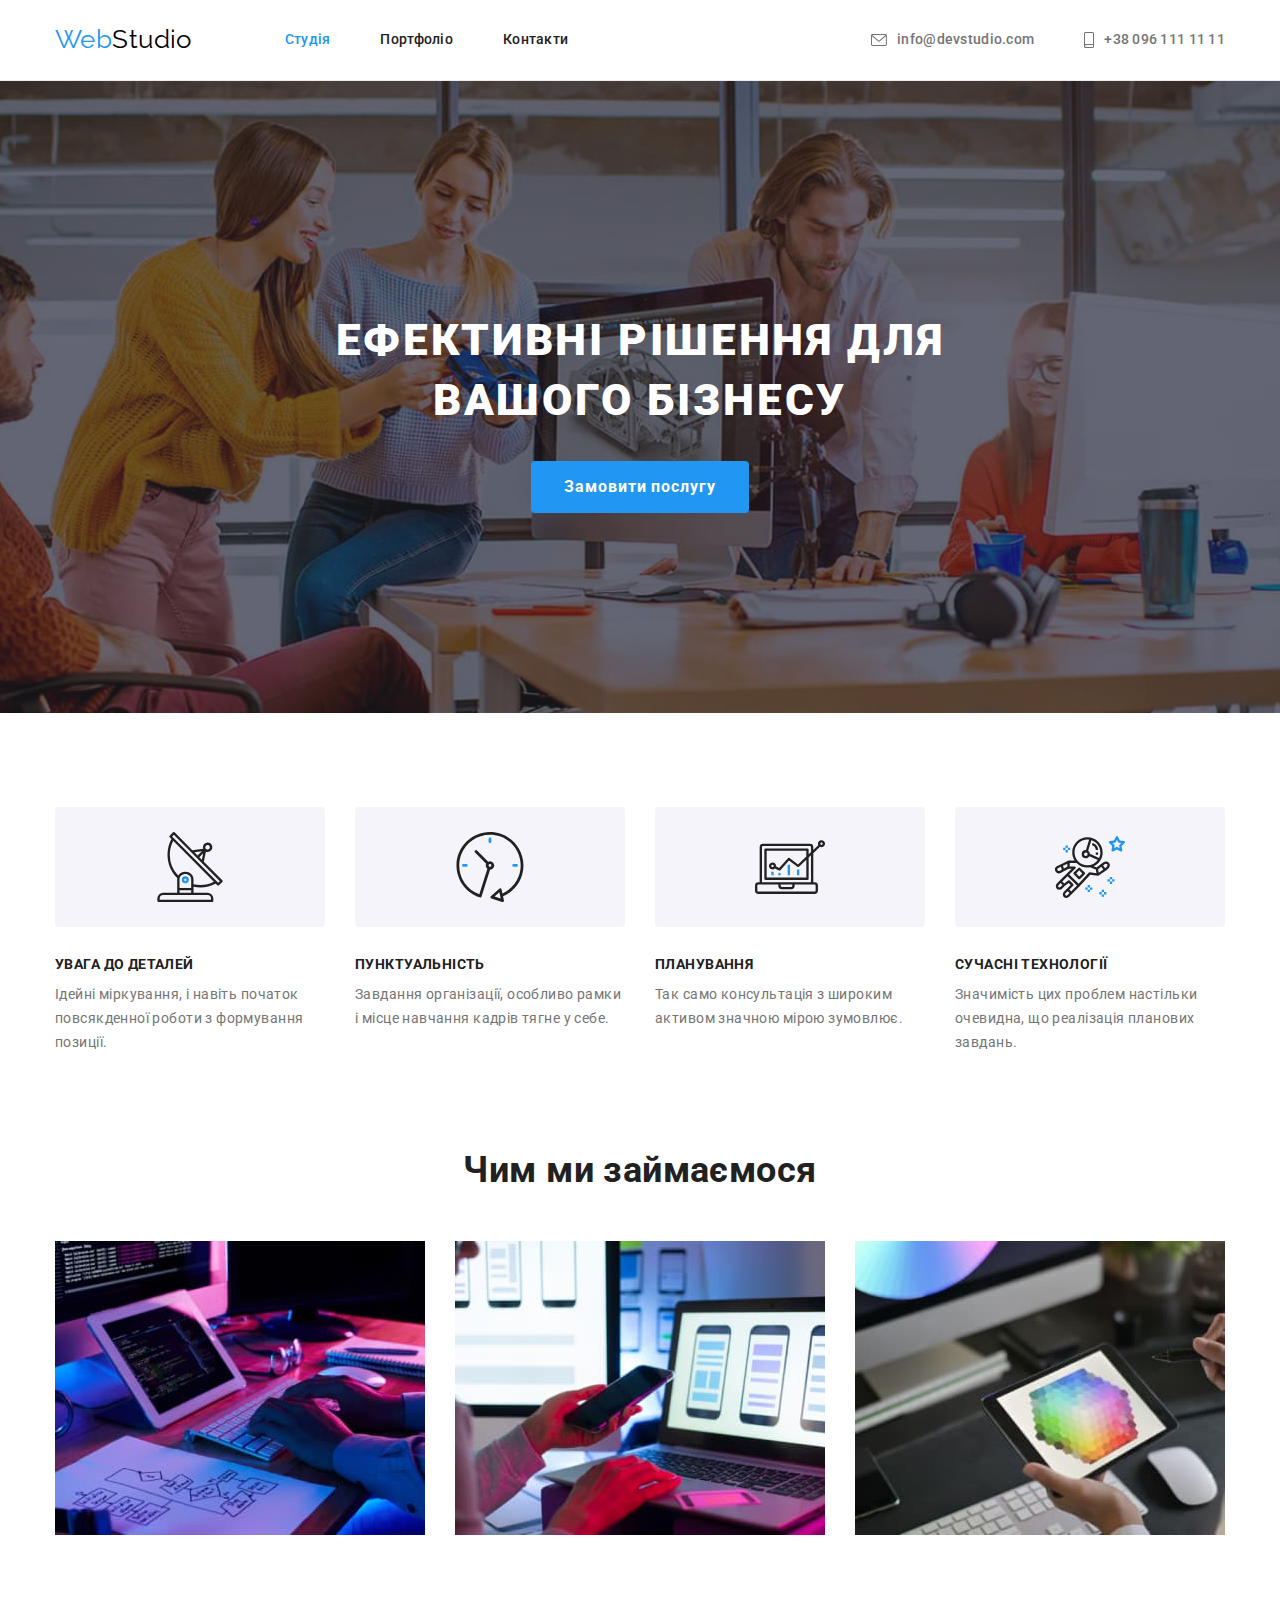
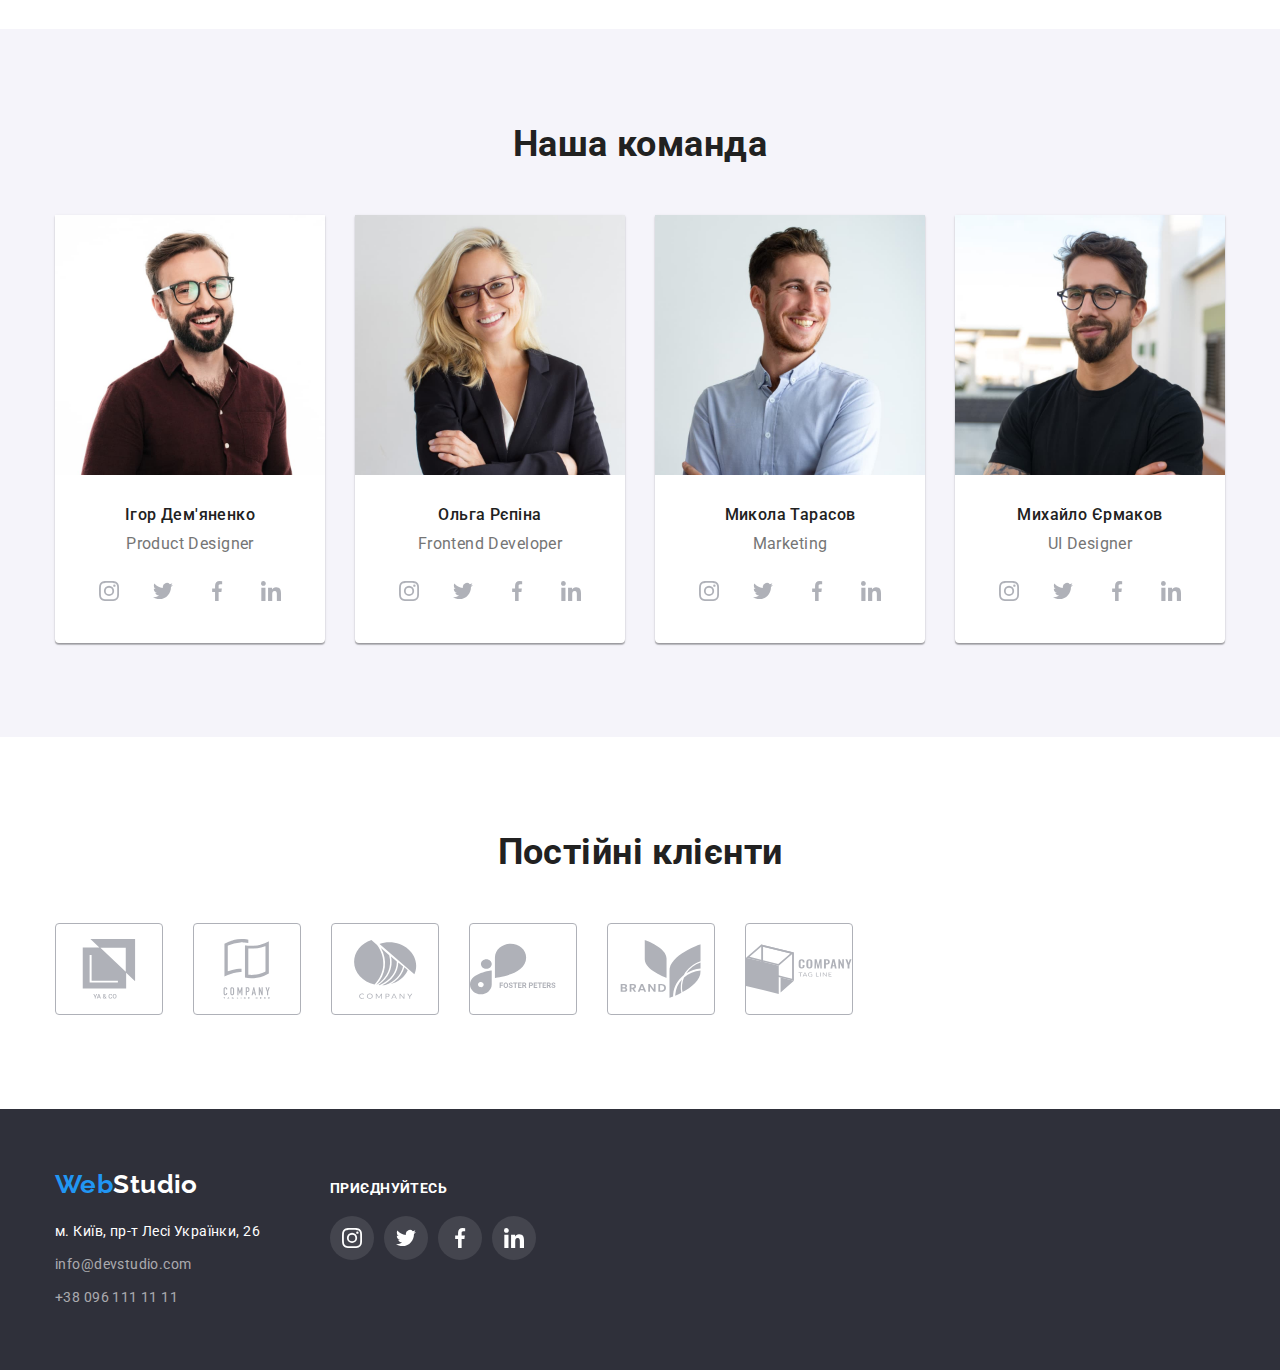
==== index.html @ 3dd4cff3 "1" ====
<!DOCTYPE html>
<html lang="uk">
  <head>
    <meta charset="UTF-8" />
    <meta http-equiv="X-UA-Compatible" content="IE=edge" />
    <meta name="viewport" content="width=device-width, initial-scale=1.0" />
    <title>Студія</title>
    <link
      href="https://fonts.googleapis.com/css2?family=Raleway:wght@700;900&family=Roboto:wght@400;500;700;900&display=swap"
      rel="stylesheet"
    />
    <link
      rel="stylesheet"
      href="https://cdnjs.cloudflare.com/ajax/libs/modern-normalize/1.1.0/modern-normalize.min.css"
    />
    <link rel="stylesheet" href="./css/styles.css" />
  </head>
  <body>
    <!--Logo line-->
    <header class="header">
      <div class="conteiner header-flex">
        <a class="logo" href="./index.html"
          >Web<span class="web">Studio</span></a
        >
        <nav class="main-nav">
          <!--Site nav-->
          <ul class="site-nav list">
            <li class="item">
              <a href="./index.html" class="link current">Студія</a>
            </li>
            <li class="item">
              <a href="./portfolio.html" class="link">Портфоліо</a>
            </li>
            <li class="item">
              <a href="#" class="link">Контакти</a>
            </li>
          </ul>
        </nav>
        <ul class="contacts list">
          <li class="item">
            <a href="mailto:info@devstudio.com" class="link mail"
              >
              <svg class="link-contact-icon" width="16px" height="12px">
                <use href="./images/icons.svg#icon-email"></use>
              </svg>info@devstudio.com</a
            >
          </li>
          <li class="item">
            <a href="tel:+380961111111" class="link tel"> 
              <svg class="link-contact-icon" width="10px" height="16px"><use href="./images/icons.svg#icon-smartphone"></use></svg> +38 096 111 11 11</a>
          </li>
        </ul>
      </div>
    </header>
    <main>
      <!--Hero-->
      <section class="section hero">
        <div class="conteiner">
          <h1 class="hero-title">Ефективні рішення для вашого бізнесу</h1>
          <button type="button" class="button primary">Замовити послугу</button>
        </div>
      </section>
      <!--Features-->
      <section class="section">
        <div class="conteiner">
          <h2 class="title-hidden">Особливості</h2>
          <ul class="feature-list list">
            <li class="item">
              <div class="feature-box"><svg class="feature-icon" width="70" height="70">
                <use href="./images/icons.svg#icon-antenna"></use>
              </svg></div>
              <h3 class="title radio">Увага до деталей</h3>
              <p class="text">
                Ідейні міркування, і навіть початок повсякденної роботи з
                формування позиції.
              </p>
            </li>
            <li class="item">
                <div class="feature-box"><svg class="feature-icon" width="70" height="70">
                  <use href="./images/icons.svg#icon-clock"></use>
                </svg></div>
              <h3 class="title">Пунктуальність</h3>
              <p class="text">
                Завдання організації, особливо рамки і місце навчання кадрів
                тягне у себе.
              </p>
            </li>
            <li class="item">
                <div class="feature-box"><svg class="feature-icon" width="70" height="70">
                  <use href="./images/icons.svg#icon-diagram"></use>
                </svg></div>
              <h3 class="title">Планування</h3>
              <p class="text">
                Так само консультація з широким активом значною мірою зумовлює.
              </p>
            </li>
            <li class="item">
                <div class="feature-box"><svg class="feature-icon" width="70" height="70">
                  <use href="./images/icons.svg#icon-astronaut"></use>
                </svg></div>
              <h3 class="title">Сучасні технології</h3>
              <p class="text">
                Значимість цих проблем настільки очевидна, що реалізація
                планових завдань.
              </p>
            </li>
          </ul>
        </div>
      </section>
      <!--Work options-->
      <section class="section no-padding">
        <div class="conteiner">
          <h2 class="section-title">Чим ми займаємося</h2>
          <ul class="work-list list">
            <li class="item">
              <img
                src="./images/photo5.jpg"
                alt="Людина працює за комп'ютером"
              />
            </li>
            <li class="item">
              <img
                src="./images/photo6.jpg"
                alt="Людина на моніторі розглядає варіанти розмітки сайтів для мобільних пристроїв"
              />
            </li>
            <li class="item">
              <img
                src="./images/photo7.jpg"
                alt="Людина розглядає на планшеті палітру кольорів"
              />
            </li>
          </ul>
        </div>
      </section>
      <!--Our team-->
      <section class="section team">
        <div class="conteiner">
          <h2 class="section-title">Наша команда</h2>
          <ul class="team-list list">
            <li class="item">
              <img
                src="./images/photo1.jpg"
                alt="Хлопець в окулярах та бородою щиро посміхається"
              />
              <div class="team-content">
                <h3 class="title">Ігор Дем'яненко</h3>
                <p class="text">Product Designer</p>
                <ul class="team-soc-list list">
                  <li class="team-soc-item">
                    <a href="" class="team-soc-link link">
                      <svg class="team-soc-icon" width="20" height="20">
                        <use href="./images/icons.svg#icon-instagram"></use>
                      </svg>
                    </a>
                  </li>
                  <li class="team-soc-item">
                    <a href="" class="team-soc-link link">
                      <svg class="team-soc-icon" width="20" height="20">
                        <use href="./images/icons.svg#icon-twitter"></use>
                      </svg>
                    </a>
                  </li>
                  <li class="team-soc-item">
                    <a href="" class="team-soc-link link">
                      <svg class="team-soc-icon" width="20" height="20">
                        <use href="./images/icons.svg#icon-facebook"></use>
                      </svg>
                    </a>
                  </li>
                  <li class="team-soc-item">
                    <a href="" class="team-soc-link link">
                      <svg class="team-soc-icon" width="20" height="20">
                        <use href="./images/icons.svg#icon-linkedin"></use>
                      </svg>
                    </a>
                  </li>
                </ul>
              </div>
            </li>
            <li class="item">
              <img
                src="./images/photo2.jpg"
                alt="Білява дівчина посміхається"
              />
              <div class="team-content">
                <h3 class="title">Ольга Рєпіна</h3>
                <p class="text">Frontend Developer</p>
                <ul class="team-soc-list list">
                  <li class="team-soc-item">
                    <a href="" class="team-soc-link link">
                      <svg class="team-soc-icon" width="20" height="20">
                        <use href="./images/icons.svg#icon-instagram"></use>
                      </svg>
                    </a>
                  </li>
                  <li class="team-soc-item">
                    <a href="" class="team-soc-link link">
                      <svg class="team-soc-icon" width="20" height="20">
                        <use href="./images/icons.svg#icon-twitter"></use>
                      </svg>
                    </a>
                  </li>
                  <li class="team-soc-item">
                    <a href="" class="team-soc-link link">
                      <svg class="team-soc-icon" width="20" height="20">
                        <use href="./images/icons.svg#icon-facebook"></use>
                      </svg>
                    </a>
                  </li>
                  <li class="team-soc-item">
                    <a href="" class="team-soc-link link">
                      <svg class="team-soc-icon" width="20" height="20">
                        <use href="./images/icons.svg#icon-linkedin"></use>
                      </svg>
                    </a>
                  </li>
                </ul>
              </div>
            </li>
            <li class="item">
              <img
                src="./images/photo3.jpg"
                alt="Хлопець в білій сорочці посміхається"
              />
              <div class="team-content">
                <h3 class="title">Микола Тарасов</h3>
                <p class="text">Marketing</p>
                <ul class="team-soc-list list">
                  <li class="team-soc-item">
                    <a href="" class="team-soc-link link">
                      <svg class="team-soc-icon" width="20" height="20">
                        <use href="./images/icons.svg#icon-instagram"></use>
                      </svg>
                    </a>
                  </li>
                  <li class="team-soc-item">
                    <a href="" class="team-soc-link link">
                      <svg class="team-soc-icon" width="20" height="20">
                        <use href="./images/icons.svg#icon-twitter"></use>
                      </svg>
                    </a>
                  </li>
                  <li class="team-soc-item">
                    <a href="" class="team-soc-link link">
                      <svg class="team-soc-icon" width="20" height="20">
                        <use href="./images/icons.svg#icon-facebook"></use>
                      </svg>
                    </a>
                  </li>
                  <li class="team-soc-item">
                    <a href="" class="team-soc-link link">
                      <svg class="team-soc-icon" width="20" height="20">
                        <use href="./images/icons.svg#icon-linkedin"></use>
                      </svg>
                    </a>
                  </li>
                </ul>
              </div>
            </li>
            <li class="item">
              <img
                src="./images/photo4.jpg"
                alt="Чорнявий хлопець в окулярах та борідкою посміхається "
              />
              <div class="team-content">
                <h3 class="title">Михайло Єрмаков</h3>
                <p class="text">UI Designer</p>
                <ul class="team-soc-list list">
                  <li class="team-soc-item">
                    <a href="" class="team-soc-link link">
                      <svg class="team-soc-icon" width="20" height="20">
                        <use href="./images/icons.svg#icon-instagram"></use>
                      </svg>
                    </a>
                  </li>
                  <li class="team-soc-item">
                    <a href="" class="team-soc-link link">
                      <svg class="team-soc-icon" width="20" height="20">
                        <use href="./images/icons.svg#icon-twitter"></use>
                      </svg>
                    </a>
                  </li>
                  <li class="team-soc-item">
                    <a href="" class="team-soc-link link">
                      <svg class="team-soc-icon" width="20" height="20">
                        <use href="./images/icons.svg#icon-facebook"></use>
                      </svg>
                    </a>
                  </li>
                  <li class="team-soc-item">
                    <a href="" class="team-soc-link link">
                      <svg class="team-soc-icon" width="20" height="20">
                        <use href="./images/icons.svg#icon-linkedin"></use>
                      </svg>
                    </a>
                  </li>
                </ul>
              </div>
            </li>
          </ul>
        </div>
      </section>
      <section class="section client">
        <div class="conteiner">
          <h2 class="section-title">Постійні клієнти</h2>
          <ul class="client-list list">
            <li class="client-item">
              <a href="" class="client-link link">
                <svg class="client-soc-icon" width="106" height="60">
                <use href="./images/icons.svg#icon-yaco"></use>
              </svg>
            </a>
            </li>
            <li class="client-item">
              <a href="" class="client-link link">
                <svg class="client-soc-icon" width="106" height="60">
                  <use href="./images/icons.svg#icon-tagline"></use>
                </svg>
              </a>
            </li>
            <li class="client-item">
              <a href="" class="client-link link">
                <svg class="client-soc-icon" width="106" height="60">
                  <use href="./images/icons.svg#icon-company-three"></use>
                </svg>
              </a>
            </li>
            <li class="client-item">
              <a href="" class="client-link link">
                <svg class="client-soc-icon" width="106" height="60">
                  <use href="./images/icons.svg#icon-foster-peters"></use>
                </svg>
              </a>
            </li>
            <li class="client-item">
              <a href="" class="client-link link">
                <svg class="client-soc-icon" width="106" height="60">
                  <use href="./images/icons.svg#icon-brand"></use>
                </svg>
              </a>
            </li>
            <li class="client-item">
              <a href="" class="client-link link">
                <svg class="client-soc-icon" width="106" height="60">
                  <use href="./images/icons.svg#icon-company-tagline"></use>
                </svg>
              </a>
            </li>
          </ul>
        </div>
      </section>
    </main>
    <!--Footer-->
    <footer class="section-basement">
      <div class="conteiner">
        <!--Address-->
        <div class="address">
        <a class="logo-secondari" href="./index.html"
          >Web<span class="web-secondari">Studio</span></a
        >
        <address>
          <ul class="address-list list">
            <li class="map-link">
              <a
                href="https://goo.gl/maps/CPtrU1FHBa2aNyZL9"
                target="_blank"
                rel="noopener noreferrer nofollow"
                class="link"
                >м. Київ, пр-т Лесі Українки, 26</a
              >
            </li>
            <li class="mail-link">
              <a href="mailto:info@devstudio.com" class="link"
                >info@devstudio.com</a
              >
            </li>
            <li class="tel-link">
              <a href="tel:+380961111111" class="link">+38 096 111 11 11</a>
             </li>
           </ul>
        </address>
      </div>
        <!--Social networks-->
        <div class="social">
          <h2 class="social-title">Приєднуйтесь</h2>
          <ul class="address-soc-list list">
            <li class="address-soc-item">
              <a href="" class="address-soc-link link">
                <svg class="address-soc-icon" width="20" height="20">
                  <use href="./images/icons.svg#icon-instagram"></use>
                </svg>
              </a>
            </li>
            <li class="address-soc-item">
              <a href="" class="address-soc-link link">
                <svg class="address-soc-icon" width="20" height="20">
                  <use href="./images/icons.svg#icon-twitter"></use>
                </svg>
              </a>
            </li>
            <li class="address-soc-item">
              <a href="" class="address-soc-link link">
                <svg class="address-soc-icon" width="20" height="20">
                  <use href="./images/icons.svg#icon-facebook"></use>
                </svg>
              </a>
            </li>
            <li class="address-soc-item">
              <a href="" class="address-soc-link link">
                <svg class="address-soc-icon" width="20" height="20">
                  <use href="./images/icons.svg#icon-linkedin"></use>
                </svg>
              </a>
            </li>
          </ul>
        </div>
      </div>
    </footer>
  </body>
</html>
---- css/styles.css ----
/* цвет основного текста #212121 */
/* вторичный цвет текста #757575 */
/* белый #FFFFFF */
/* акцент #2196F3 */
/* цвет ссылок подвала rgba(255, 255, 255, 0.6) */
/* цвет кнопок поротфолио #F5F4FA */
/* цвет активной кнопки #188CE8 */
/* фон шапки и подвала #2F303A */
/* цвет обводки карточек #EEEEEE */

:root {
    --primary-text-color: #212121;
    --title-text-color: #757575;
    --basement-text-color: rgba(255, 255, 255, 0.6);
    --white-color: #FFFFFF;
    --black-color: #000000;
    --accent-color: #2196F3;
    --primary-btn-color: #F5F4FA;
    --activ-btn-color: #188CE8;
    --hero-bcgnd-color: #2F303A;
    --head-bcgnd-color: #ECECEC;
    --border-color: #EEEEEE;
    --border-client-color: #AFB1B8;
    --adress-icon-color: rgba(255, 255, 255, 0.1);
}

body {
    font-family: 'Roboto', sans-serif;
    font-size: 14px;
    letter-spacing: 0.03em;
    color: var(--primary-text-color);

    background-color: var(--white-color);
}

.section {
    padding-top: 94px;
    padding-bottom: 94px;
}

.header {
    padding-top: 0;
    padding-bottom: 0;
    border-bottom-width: 1px;
    border-bottom-style: solid;
    border-bottom-color: var(--head-bcgnd-color);
}

.section.no-padding {
    padding-top: 0;
}

.conteiner {
    width: 1200px;
    padding-left: 15px;
    padding-right: 15px;
    margin: 0 auto;
}

.list {
    list-style: none;
    padding: 0;
    margin: 0;
}

img {
    display: block;
    max-width: 100%;
    height: auto;
}

/* Logo line */

.header-flex {
    display: flex;
}

.main-nav {
    display: flex;
    align-items: center;
    margin-right: auto;
}

.logo {
    display: inline-block;
    font-family: 'Raleway';
    font-size: 26px;
    line-height: 1.19;
    text-decoration: none;
    color: var(--accent-color);

    margin-right: 93px;
    padding-top: 24px;
    padding-bottom: 25px;
}

.web {
    text-decoration: none;
    color: var(--black-color);
}

/* Site nav */

.site-nav {
    display: flex;
}

.site-nav .item:not(:last-child) {
    margin-right: 50px;
}

.site-nav .link {
    display: block;
    font-style: normal;
    font-weight: 500;
    font-size: 14px;
    line-height: 1.14;
    letter-spacing: 0.02em;
    text-decoration: none;
    color: var(--primary-text-color);

    padding-top: 32px;
    padding-bottom: 32px;
}

.site-nav .link:hover, 
.site-nav .link:focus {
    color: var(--accent-color);
}

.site-nav .link.current {
    color: var(--accent-color);
}

.contacts {
    display: flex;
}

.contacts .link-contact-icon {
    margin-right: 10px;
    vertical-align: middle;
    fill: currentColor;
}

.contacts .item:not(:last-child) {
    margin-right: 50px;
}

.contacts .link {
    display: flex;
    font-weight: 500;
    font-size: 14px;
    line-height: 1.14;
    letter-spacing: 0.02em;
    text-decoration: none;
    color: var(--title-text-color);
    align-items: center;

    padding-top: 32px;
    padding-bottom: 32px;
}

.contacts .link:hover,
.contacts .link:focus {
    color: var(--accent-color);
}

/* Hero */

.section.hero {
    text-align: center;
    background-color: var(--hero-bcgnd-color);
    background-image: linear-gradient(rgba(47, 48, 58, 0.4), rgba(47, 48, 58, 0.4)), url(../images/hero.jpg);
    background-repeat: no-repeat;
    background-position: center;
    background-size: cover;
    max-width: 1600px;
    margin: 0 auto;

    padding-top: 200px;
    padding-bottom: 200px;
}

.hero-title {
    font-weight: 900;
    font-size: 44px;
    line-height: 1.36;
    letter-spacing: 0.06em;
    text-transform: uppercase;
   
    color: var(--white-color);

    width: 696px;
    margin: 30px auto;
}

/* Features */

.feature-list {
    display: flex;

}

.feature-list .item {
    width: calc((100%-90)/4);
}

.feature-list .item:not(:last-child) {
    margin-right: 30px;
}

.feature-list .title {
    font-weight: 700;
    font-size: 14px;
    line-height: 1.14;
    text-transform: uppercase;

    margin-top: 0;
    margin-bottom: 10px;
}

.feature-box {
    display: flex;
    align-items: center;
    justify-content: center;
    width: 270px;
    height: 120px;
    border-radius: 4px;
    background-color: var(--primary-btn-color);

    margin-bottom: 30px;
}

.feature-icon:hover, .feature-icon:focus {
    filter: drop-shadow(0px 4px 4px rgba(0, 0, 0, 0.25));
}

.feature-list .text {
    font-weight: 400;
    line-height: 1.71;
    color: var(--title-text-color);

    margin-top: 0;
    margin-bottom: 0;
}

.title-hidden {
    position: absolute;
    white-space: nowrap;
    width: 1px;
    height: 1px;
    overflow: hidden;
    border: 0;
    clip: rect(0 0 0 0);
    clip-path: inset(50%);
    margin: -1px;
}

/* Work options */

.section-title {
    font-size: 36px;
    line-height: 1.17;
    
    text-align: center;
    margin-top: 0;
    margin-bottom: 50px;
}

.work-list {
    display: flex;
    justify-content: center;
}

.work-list .item:not(:last-child) {
    margin-right: 30px;
}


/* Our team */

.team {
    background-color: var(--primary-btn-color);
}

.team-list {
    display: flex;
    
}

.team-list .item {
    background: var(--white-color);

    margin-top: 0;
    margin-bottom: 0;
    box-shadow: 0px 1px 3px rgba(0, 0, 0, 0.12), 0px 1px 1px rgba(0, 0, 0, 0.14), 0px 2px 1px rgba(0, 0, 0, 0.2);
    border-radius: 0px 0px 4px 4px;
}

.team-list .item:not(:last-child) {
    margin-right: 30px;
}

.team-list img {

}

.team-list .title {
    font-weight: 500;
    font-size: 16px;
    line-height: 1.19;
    text-align: center;

    margin-top: 0;
    margin-bottom: 10px;
}

.team-list .text {
    font-size: 16px;
    line-height: 1.19;
    text-align: center;
    color: var(--title-text-color);

    margin-top: 0;
    margin-bottom: 16px;
}

.team-list .team-content {
    padding-top: 30px;
    padding-bottom: 30px;
}

.team-soc-list {
    display: flex;
    justify-content: center;
    gap: 10px;
}

.team-soc-item {
    width: 44px;
    height: 44px;
}

.team-soc-link {
    width: 100%;
    height: 100%;
    background-color: var(--white-color);
    border-radius: 50%;
    display: flex;
    align-items: center;
    justify-content: center;
}

.team-soc-link:hover, .team-soc-link:focus {
    background-color: var(--accent-color);
}

.team-soc-link:hover .team-soc-icon, .team-soc-link:focus .team-soc-icon {
    fill: var(--white-color);
}

.team-soc-icon {
    fill: var(--border-client-color);
}

/*Clients*/

.client {}

.client-list {
    display: flex;
    gap: 30px;
}

.client-item {
    width: calc((100%-150px)/6);
    height: 92px;
}

.client-link {
    width: 100%;
    height: 100%;
    border: 1px solid var(--border-client-color);
    border-radius: 4px;
    display: flex;
    align-items: center;
    justify-content: center;
}

.client-soc-icon {
    fill: var(--border-client-color)
}

.client-link:hover, .client-link:focus {
    border-color: var(--accent-color);
}

.client-link:hover .client-soc-icon, .client-link:focus .client-soc-icon {
    fill: var(--accent-color);
}

/* Button */

.button {
    border: 1px solid transparent;
    color: var(--white-color);
}

.button.primary {
    font-weight: 700;
    font-size: 16px;
    line-height: 1.88;
    letter-spacing: 0.06em;
    color: var(--white-color);

    padding: 10px 32px;
    border-radius: 4px;
    background-color: var(--accent-color);
}

.button.primary:hover,
.button.primary:focus {
    color: var(--white-color);
    background-color: var(--activ-btn-color);
    cursor: pointer;
}

.button.secondary {
    font-weight: 500;
    font-size: 16px;
    line-height: 1.62;
    color: var(--primary-text-color);
    background-color: var(--primary-btn-color);

    padding: 6px 22px;
    min-width: 73px;
    border-radius: 4px;
}

.button.secondary:hover,
.button.secondary:focus {
    color: var(--white-color);
    background-color: var(--accent-color);
    cursor: pointer;
    box-shadow: 0px 3px 1px rgba(0, 0, 0, 0.1), 0px 1px 2px rgba(0, 0, 0, 0.08), 0px 2px 2px rgba(0, 0, 0, 0.12);
}

/* Filters */

.filter {
    display: flex;
    justify-content: center;
    margin: 0;
    padding-bottom: 50px;
}

.filter .item:not(:last-child) {
    margin-right: 8px;
}

/* Projects */

.project {
    display: flex;
    flex-wrap: wrap;
}

.project .item {
    width: 370px;
    margin-right: 30px;
    margin-bottom: 30px;
    background-color: var(--white-color);
    border: 1px solid var(--border-color)
}

.project .item:nth-child(3n) {
    margin-right: 0;
}

.project .item:nth-last-child(-n + 3) {
    margin-bottom: 0;
}

.project .link:hover, .project .link:focus {
    box-shadow: 0px 1px 1px rgba(0, 0, 0, 0.12), 0px 4px 4px rgba(0, 0, 0, 0.06), 1px 4px 6px rgba(0, 0, 0, 0.16);
}

.project .link {
    display: block;
    text-decoration: none;
}

.project .title {
    font-size: 18px;
    line-height: 2; 
    letter-spacing: 0.06em;
    color: var(--primary-text-color);
    margin-top: 0px;
    margin-bottom: 4px;
}

.project .text {
    font-size: 16px;
    line-height: 2;
    letter-spacing: 0.03em;
    color: var(--title-text-color);
    margin: 0;
}

.project .content {
    padding: 20px 24px 20px 24px;
}

/* Footer */

.section-basement {
    padding-top: 60px;
    padding-bottom: 60px;
    background-color: var(--hero-bcgnd-color);
}

.section-basement > .conteiner {
    display: flex; 
    align-items: baseline;
    gap: 70px;
}

.logo-secondari {
    display: inline-block;
    font-family: 'Raleway';
    font-weight: 700;
    font-size: 26px;
    line-height: 1.19;
    color: var(--accent-color);
    text-decoration: none;

    margin-top: 0;
    margin-bottom: 20px;
}

.web-secondari {color: var(--white-color)}

/* Adress */

.address-list .map-link .link {
    line-height: 1.71;
    color: var(--white-color);
}

.address-list .map-link {
    margin-top: 0;
    margin-bottom: 9px;
}

.address-list .mail-link {
    margin-top: 0;
    margin-bottom: 9px;
}

.address-list .tel-link .link {
    margin-bottom: 0;
}

.tel-link .link:hover,
.tel-link .link:focus {
    color: var(--accent-color);
}

.address-list .link {
    display: inline-block;
    font-style: normal;
    line-height: 1.71;
    color: var(--basement-text-color);
    text-decoration: none;
}

.mail-link .link:hover, .mail-link .link:focus {
    color: var(--accent-color);
}

/* Social networks */

.social-title {
    font-style: normal;
    font-weight: 700;
    font-size: 14px;
    line-height: 16px;
    letter-spacing: 0.03em;
    text-transform: uppercase;
    color: var(--white-color);
    margin-top: 0;
    margin-bottom: 20px;
}

.address-soc-list {
    display: flex;
    gap: 10px;
}

.address-soc-item {
    width: 44px;
    height: 44px;
}

.address-soc-link {
    width: 100%;
    height: 100%;
    background-color: var(--adress-icon-color);
    border-radius: 50%;
    display: flex;
    align-items: center;
    justify-content: center;
}

.address-soc-link:hover,
.address-soc-link:focus {
    background-color: var(--accent-color);
}

.address-soc-icon {
    fill: var(--white-color);
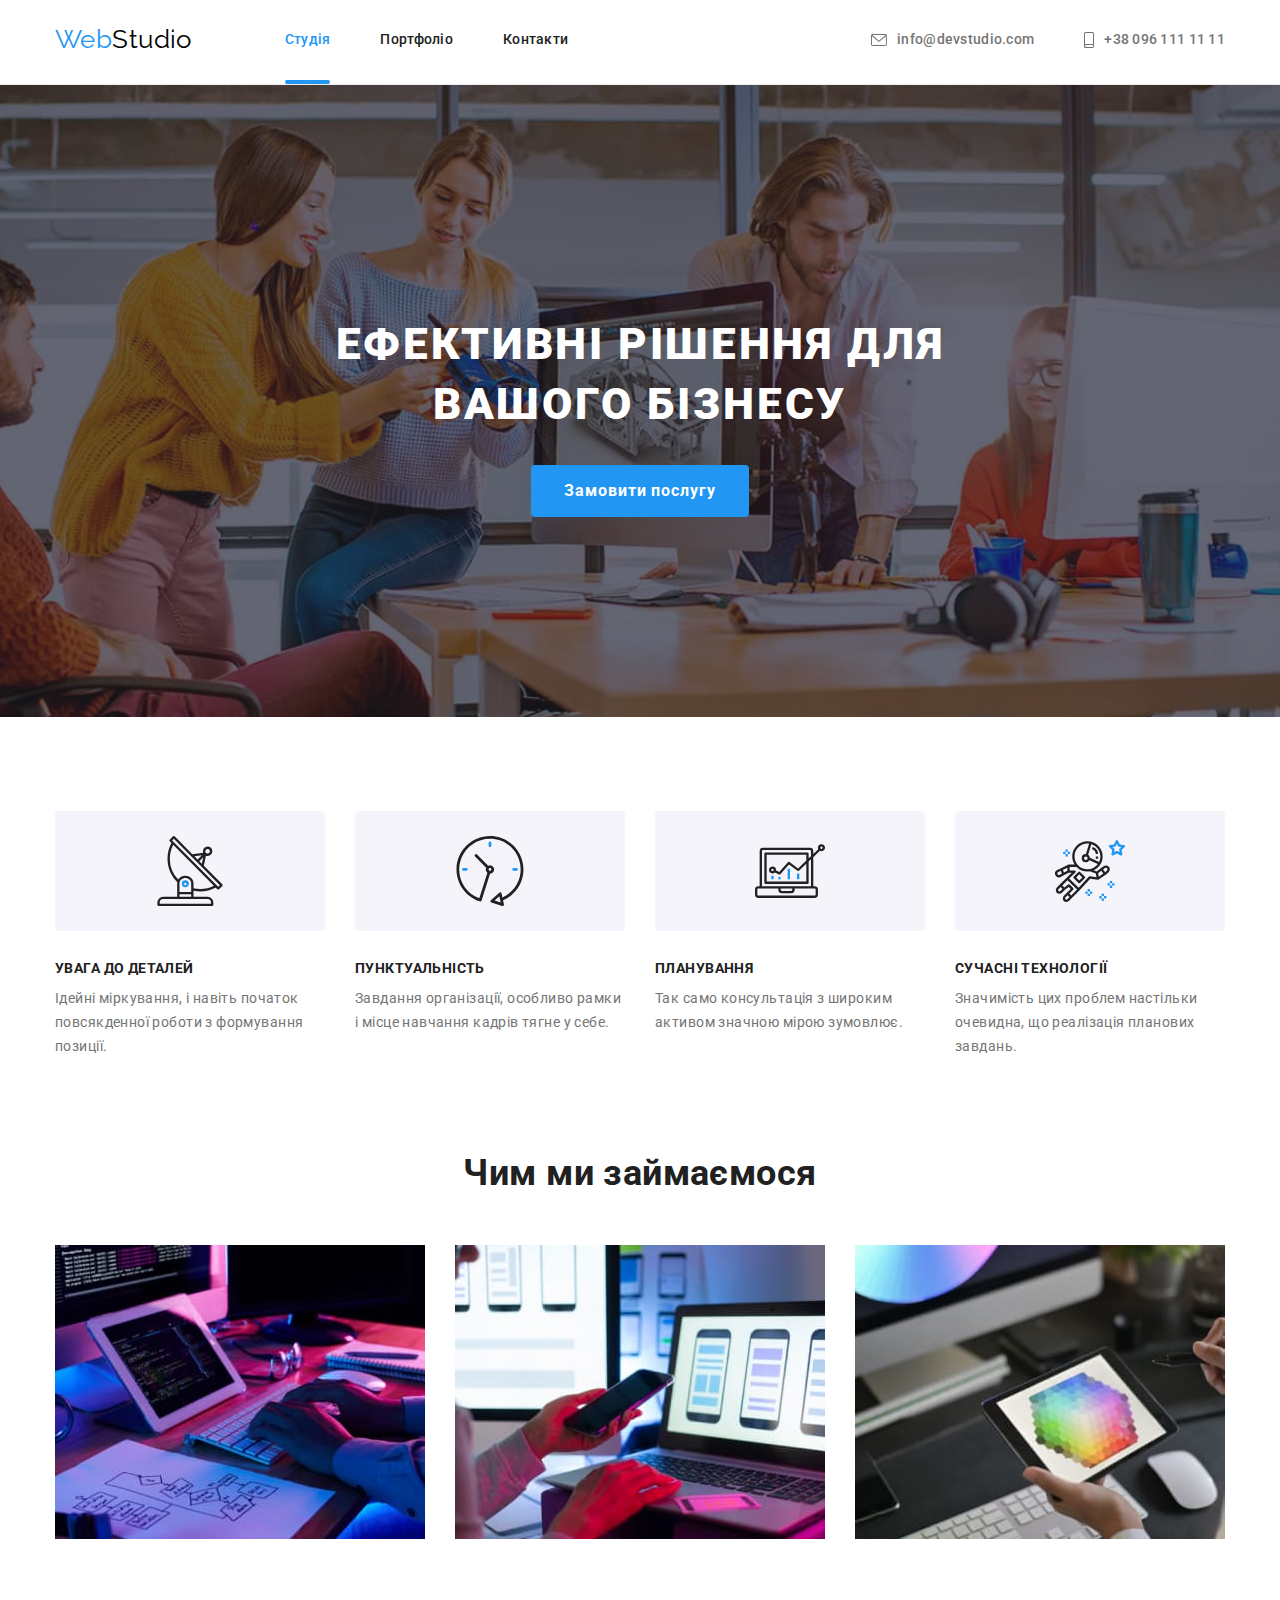
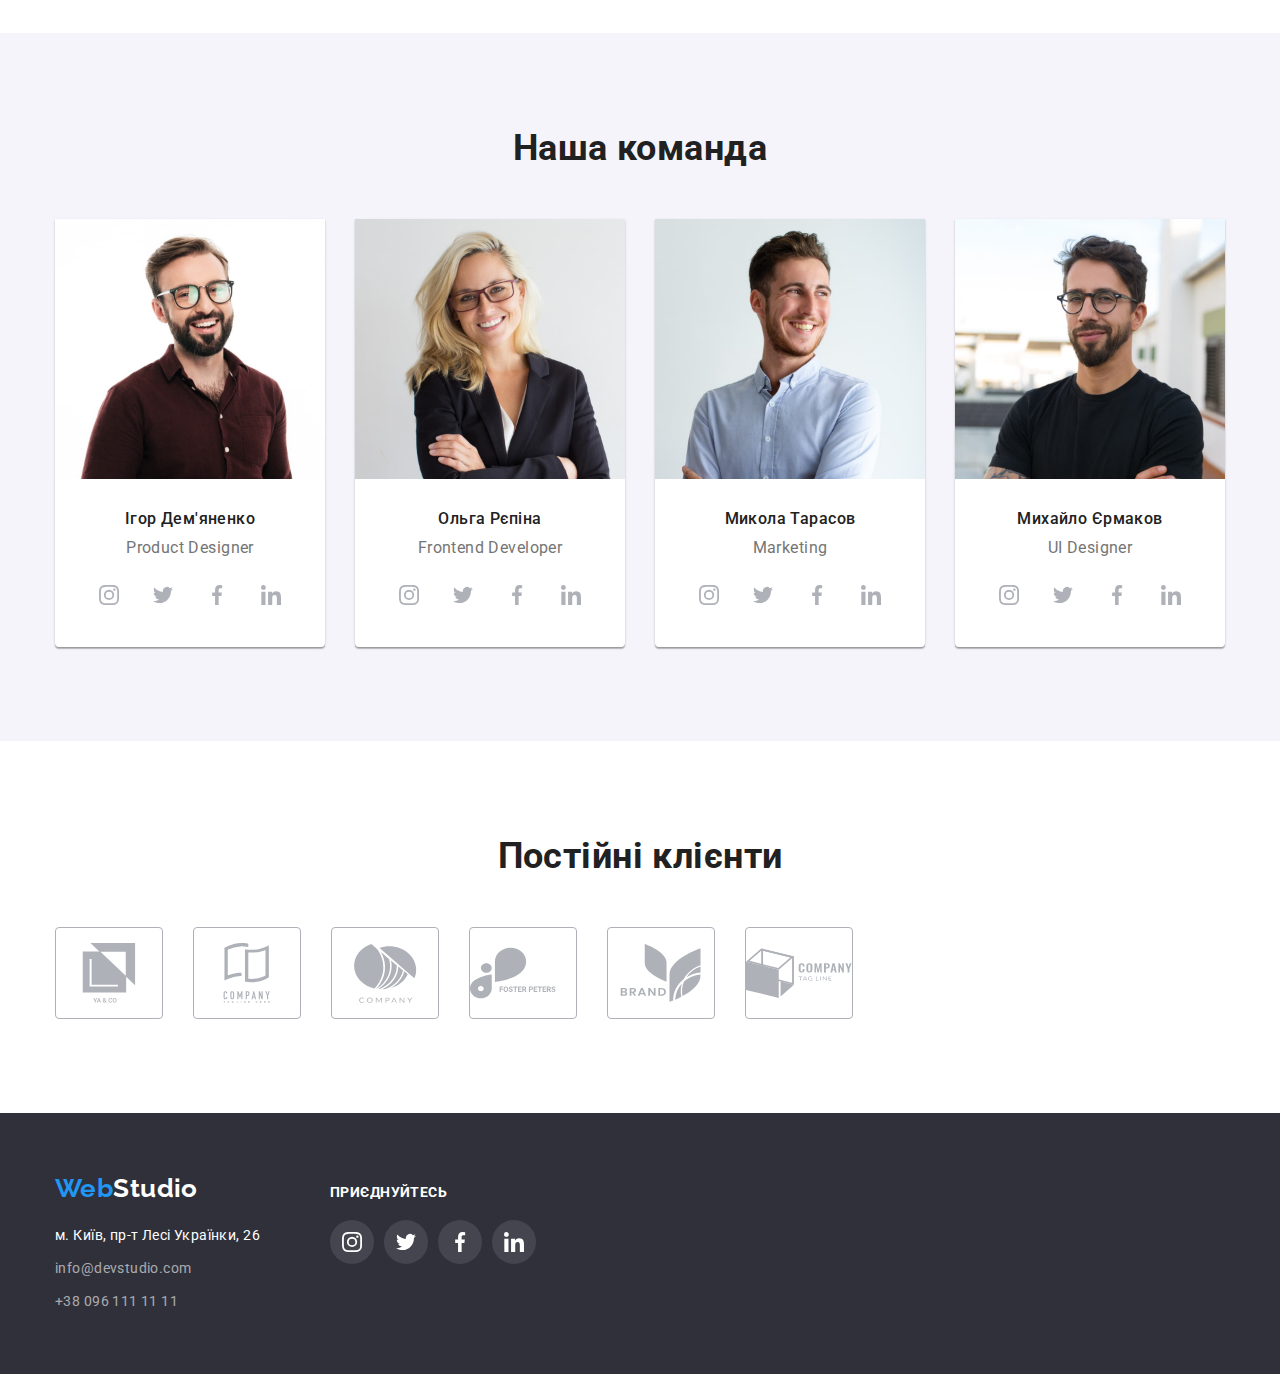
==== commit 838869b6: "2" ====
--- a/index.html
+++ b/index.html
@@ -57,7 +57,7 @@
       <section class="section hero">
         <div class="conteiner">
           <h1 class="hero-title">Ефективні рішення для вашого бізнесу</h1>
-          <button type="button" class="button primary">Замовити послугу</button>
+          <button type="button" class="button primary" data-modal-open>Замовити послугу</button>
         </div>
       </section>
       <!--Features-->
@@ -417,5 +417,15 @@
         </div>
       </div>
     </footer>
+    <div class="backdrop is-hidden" data-modal>
+      <div class="modal">
+        <button type="button" class="modal-close" data-modal-close>
+          <svg class="modal-close-icon" width="18" height="18">
+            <use href="./images/icons.svg#icon-close"></use>
+          </svg>
+        </button>
+      </div>
+    </div>
+    <script src="./js/modal.js"></script>
   </body>
 </html>
--- a/css/styles.css
+++ b/css/styles.css
@@ -22,6 +22,8 @@
     --border-color: #EEEEEE;
     --border-client-color: #AFB1B8;
     --adress-icon-color: rgba(255, 255, 255, 0.1);
+    --top-texbgnd-color: rgba(33, 150, 243, 0.9);
+    --backdrop-color: rgba(0, 0, 0, 0.2);
 }
 
 body {
@@ -130,6 +132,17 @@
 
 .site-nav .link.current {
     color: var(--accent-color);
+}
+
+.site-nav .link.current::after {
+    content: '';
+    display: flex;
+    background-color: var(--accent-color);
+    width: 100%;
+    height: 4px;
+    border-radius: 2px;
+    transform: translateY(32px);
+    position: relative;
 }
 
 .contacts {
@@ -470,7 +483,8 @@
     margin-right: 30px;
     margin-bottom: 30px;
     background-color: var(--white-color);
-    border: 1px solid var(--border-color)
+    border: 1px solid var(--border-color);
+    position: relative;
 }
 
 .project .item:nth-child(3n) {
@@ -509,6 +523,28 @@
 
 .project .content {
     padding: 20px 24px 20px 24px;
+}
+
+.project .top-text {
+    font-size: 18px;
+    line-height: 28px;
+    color: var(--white-color);
+    background-color: var(--top-texbgnd-color);
+    position: absolute;
+    top: 0;
+    margin: 0;
+    padding: 63px 24px;
+    transform: translateY(100%);
+    transition: transform 250ms linear;
+}
+
+.project-top {
+    position: relative;
+    overflow: hidden;
+}
+
+.project-top:hover .top-text {
+    transform: translateY(0);
 }
 
 /* Footer */
@@ -618,4 +654,58 @@
 }
 
 .address-soc-icon {
-    fill: var(--white-color);+    fill: var(--white-color);
+}
+
+.backdrop {
+    width: 100%;
+    height: 100%;
+    background-color: var(--backdrop-color);
+    position: fixed;
+    top: 0;
+    transition: opacity 250ms linear, visibility 250ms linear;
+}
+
+.modal {
+    width: 528px;
+    height: 581px;
+    position: absolute;
+    top: 50%;
+    left: 50%;
+    transform: translate(-50%, -50%);
+    background: var(--white-color);
+    box-shadow: 0px 1px 3px rgba(0, 0, 0, 0.12), 0px 1px 1px rgba(0, 0, 0, 0.14), 0px 2px 1px rgba(0, 0, 0, 0.2);
+    border-radius: 4px;
+    transform: translate(-50%, -50%) scale(1);
+    transition: transform 250ms linear;
+}
+
+.backdrop.is-hidden .modal {
+    transform: translate(-50%, -50%) scale(0);
+}
+
+.modal-close {
+    width: 30px;
+    height: 30px;
+    background-color: var(--white-color);
+    border: 1px solid rgba(0, 0, 0, 0.1);
+    border-radius: 50%;
+    position: absolute;
+    top: 8px;
+    right: 8px;
+    display: flex;
+    align-items: center;
+    justify-content: center;
+    cursor: pointer;
+}
+
+.modal-close:hover, .modal-close:focus {
+    background-color: var(--accent-color);
+}
+
+.is-hidden {
+    opacity: 0;
+    visibility: hidden;
+    pointer-events: none;
+}
+  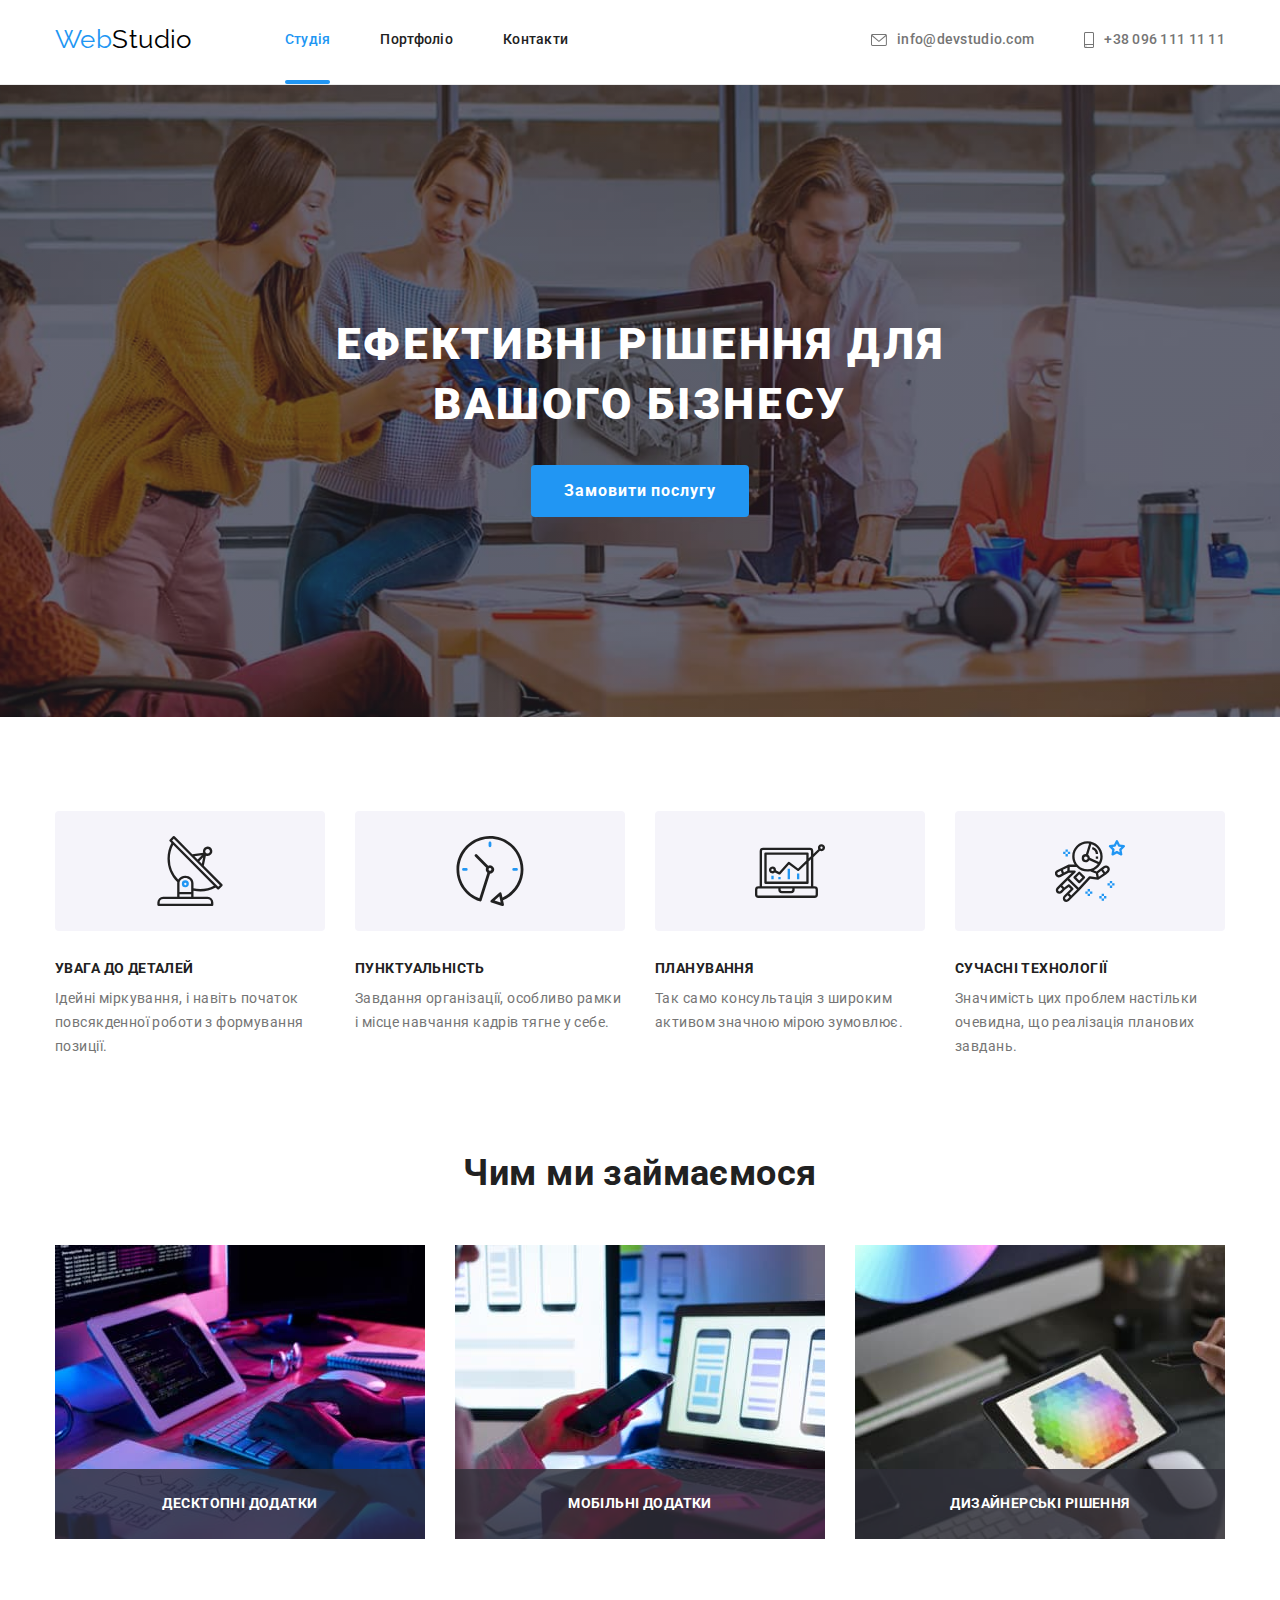
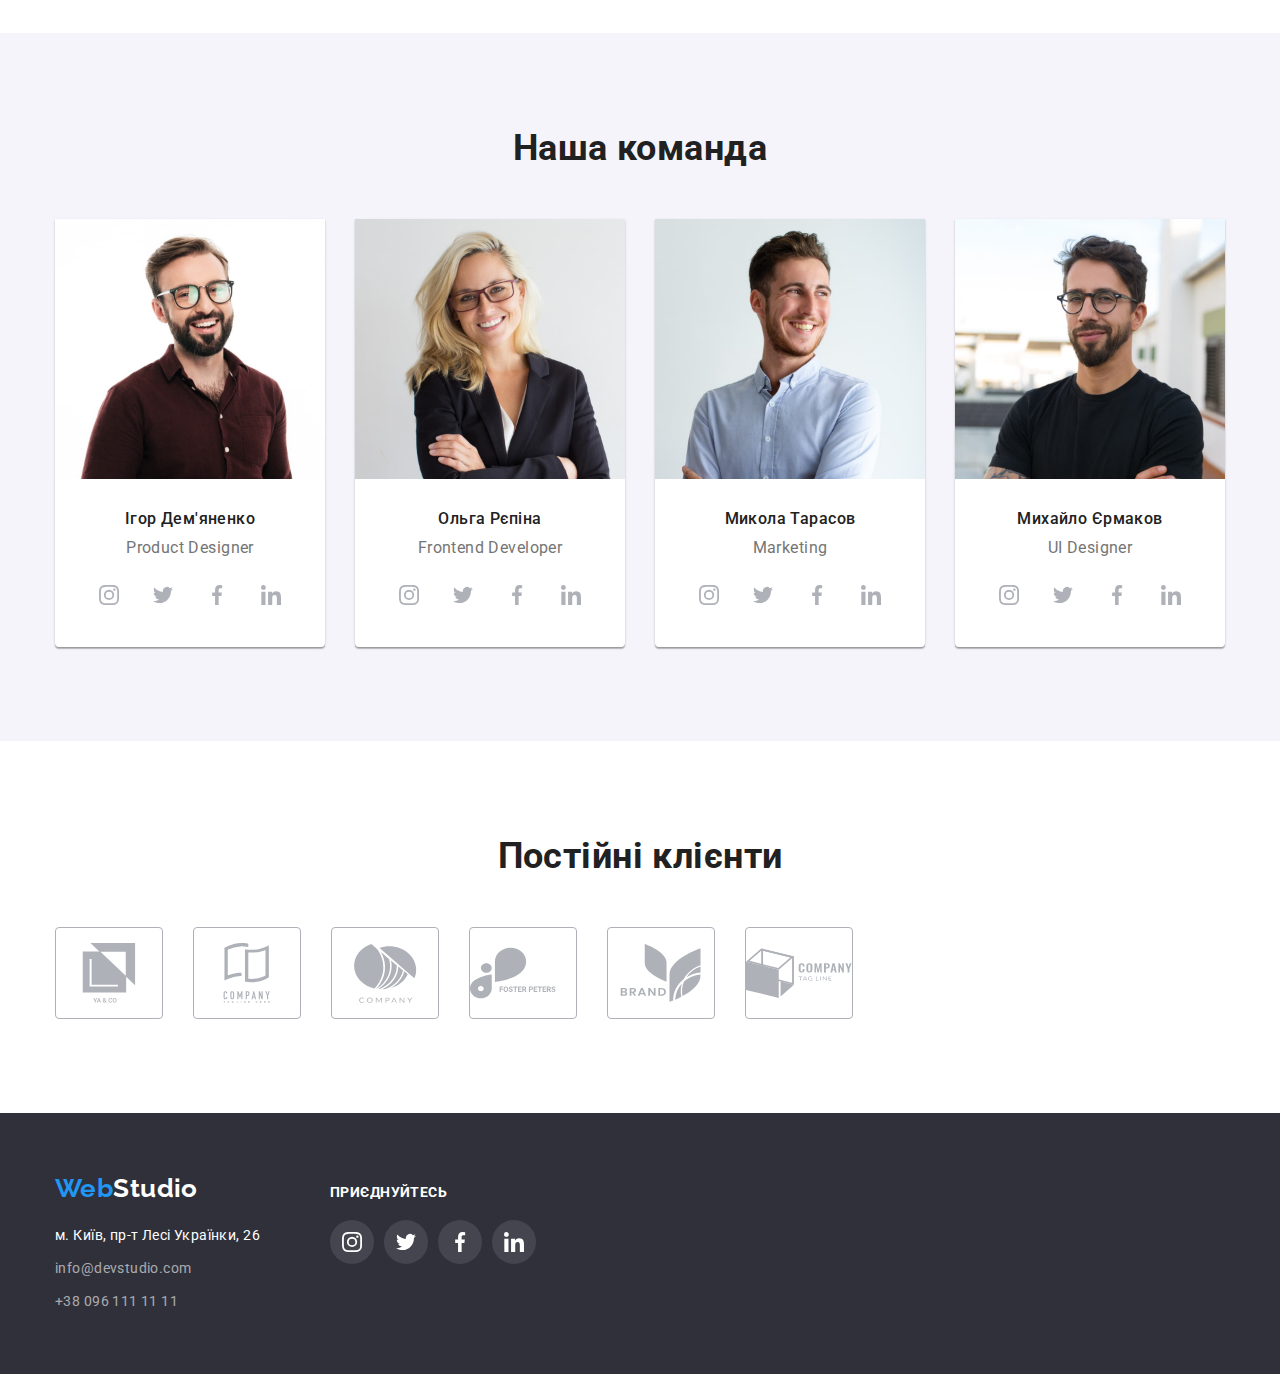
==== commit d54439f7: "hw5 to mentor" ====
--- a/index.html
+++ b/index.html
@@ -113,22 +113,31 @@
           <h2 class="section-title">Чим ми займаємося</h2>
           <ul class="work-list list">
             <li class="item">
-              <img
-                src="./images/photo5.jpg"
-                alt="Людина працює за комп'ютером"
-              />
-            </li>
-            <li class="item">
-              <img
-                src="./images/photo6.jpg"
-                alt="Людина на моніторі розглядає варіанти розмітки сайтів для мобільних пристроїв"
-              />
-            </li>
-            <li class="item">
-              <img
-                src="./images/photo7.jpg"
-                alt="Людина розглядає на планшеті палітру кольорів"
-              />
+              <div class="work-box">
+                <img
+                 src="./images/photo5.jpg"
+                 alt="Людина працює за комп'ютером"
+                />
+               <p class="work-text">Десктопні додатки</p>
+              </div>
+            </li>
+            <li class="item">
+              <div class="work-box">
+                <img
+                  src="./images/photo6.jpg"
+                  alt="Людина на моніторі розглядає варіанти розмітки сайтів для мобільних пристроїв"
+                />
+                <p class="work-text">Мобільні додатки</p>
+              </div>
+            </li>
+            <li class="item">
+              <div class="work-box">
+                <img
+                  src="./images/photo7.jpg"
+                  alt="Людина розглядає на планшеті палітру кольорів"
+                />
+                <p class="work-text">Дизайнерські рішення</p>
+              </div>
             </li>
           </ul>
         </div>
--- a/css/styles.css
+++ b/css/styles.css
@@ -285,6 +285,24 @@
     justify-content: center;
 }
 
+.work-box {
+    position: relative;}
+
+.work-text {
+    bottom: 0;
+    position: absolute;
+    display: flex;
+    align-items: center;
+    justify-content: center;
+    background-color: rgba(47, 48, 58, 0.8);
+    width: 100%;
+    height: 70px;
+    font-weight: 700;
+    line-height: 1.14;
+    margin: 0;
+    text-transform: uppercase;
+    color: var(--white-color);}
+
 .work-list .item:not(:last-child) {
     margin-right: 30px;
 }
@@ -685,22 +703,22 @@
 }
 
 .modal-close {
+    position: absolute;
+    display: flex;
+    align-items: center;
+    justify-content: center;
+    top: 8px;
+    right: 8px;
+    border-radius: 50%;
     width: 30px;
     height: 30px;
-    background-color: var(--white-color);
+    background-color: transparent;
     border: 1px solid rgba(0, 0, 0, 0.1);
-    border-radius: 50%;
-    position: absolute;
-    top: 8px;
-    right: 8px;
-    display: flex;
-    align-items: center;
-    justify-content: center;
     cursor: pointer;
 }
 
-.modal-close:hover, .modal-close:focus {
-    background-color: var(--accent-color);
+.modal-close:hover {
+    fill: #188CE8;
 }
 
 .is-hidden {
